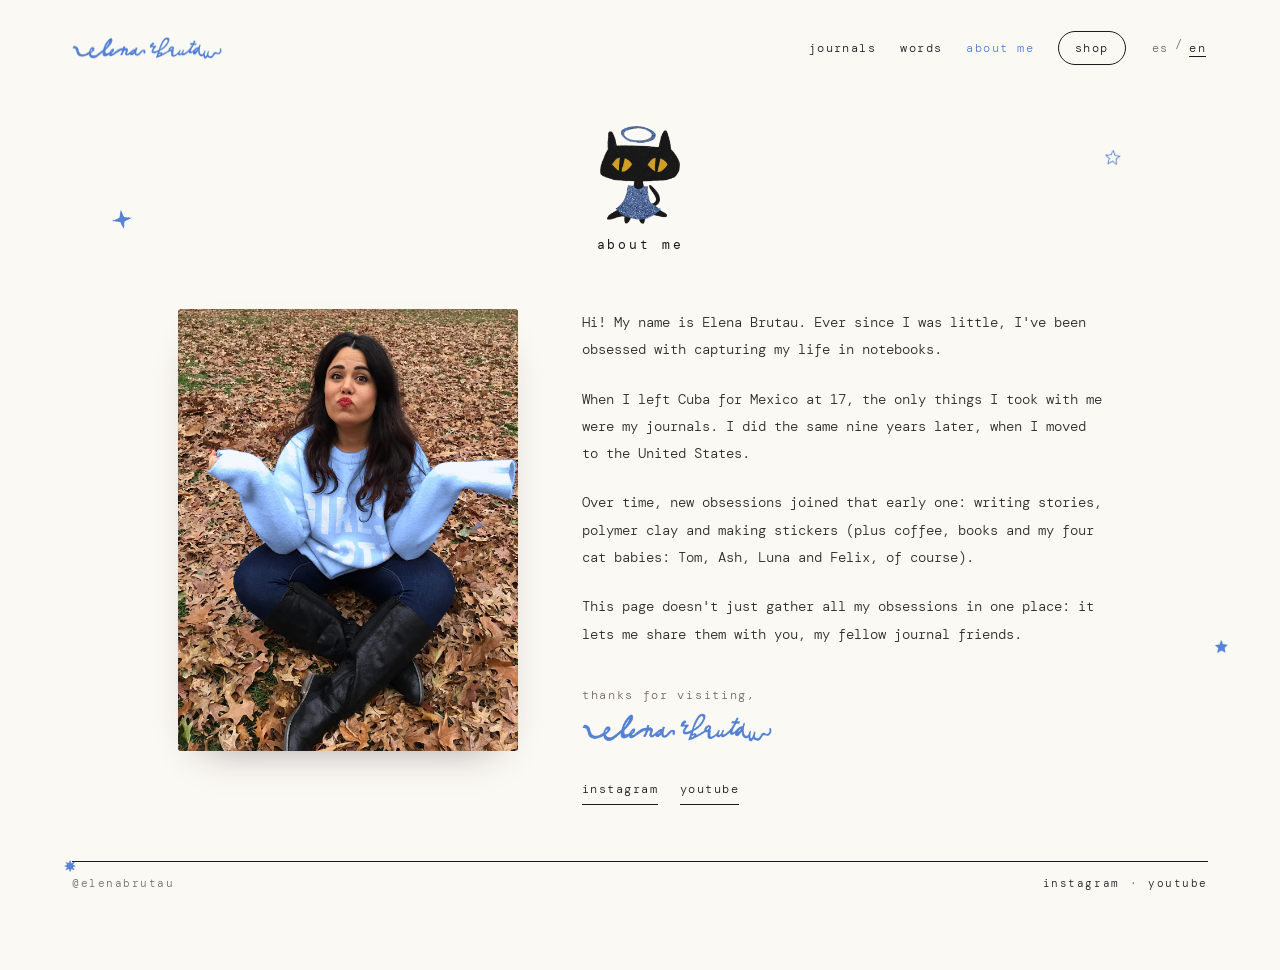
==== about.html @ b786d875 "Nuevo diseño: nombre a mano, gatos guardianes, journals, about me, words y shop Co-Authored-By: Clau" ====
<!doctype html>
<html lang="en" data-lang="en">
<head>
<meta charset="utf-8">
<meta name="viewport" content="width=device-width, initial-scale=1">
<title>about me · elena brutau</title>
<meta name="description" content="Hi! I'm Elena Brutau. I capture my life in notebooks, write stories, and make polymer clay pieces and stickers.">
<link rel="icon" href="img/v2/gato-rana.png">
<meta property="og:title" content="about me · elena brutau">
<meta property="og:description" content="Hi! I'm Elena Brutau. I capture my life in notebooks, write stories, and make polymer clay pieces and stickers.">
<meta property="og:image" content="https://elenabrutau.com/img/v2/nombre.png">
<link rel="preconnect" href="https://fonts.googleapis.com">
<link rel="preconnect" href="https://fonts.gstatic.com" crossorigin>
<link href="https://fonts.googleapis.com/css2?family=DM+Mono:wght@300;400&display=swap" rel="stylesheet">
<link rel="stylesheet" href="site.css?v=20261015">
</head>
<body>
<main class="pagina">
<img class="estrella" src="img/v2/estrella-e4.png" alt="" aria-hidden="true" style="width:20px;top:210px;left:6%;transform:rotate(-8deg)">
<img class="estrella" src="img/v2/estrella-e5l.png" alt="" aria-hidden="true" style="width:15px;top:150px;right:10%;transform:rotate(10deg)">
<img class="estrella lejos" src="img/v2/estrella-e8.png" alt="" aria-hidden="true" style="width:12px;top:860px;left:2%">
<img class="estrella lejos" src="img/v2/estrella-e5.png" alt="" aria-hidden="true" style="width:13px;top:640px;right:1%;transform:rotate(-6deg)">
<header class="menu">
<a class="logo" href="./"><img src="img/v2/nombre.png" alt="elena brutau · home" width="1200" height="178"></a>
<nav aria-label="main"><ul>
<li><a href="journals.html"><span class="es">journals</span><span class="en">journals</span></a></li>
<li><a href="words.html"><span class="es">words</span><span class="en">words</span></a></li>
<li><a href="about.html" aria-current="page"><span class="es">about me</span><span class="en">about me</span></a></li>
<li><a class="boton-tienda" href="shop.html"><span class="es">shop</span><span class="en">shop</span></a></li>
<li class="idiomas" aria-label="language"><button type="button" data-idioma="es">es</button>/<button type="button" data-idioma="en">en</button></li>
</ul></nav>
</header>
<header class="cabeza-seccion">
<img src="img/v2/gato-angel.png" alt="" width="573" height="700">
<h1>about me</h1>
</header>
<section class="sobre">
<figure class="foto"><img src="img/v2/elena.jpg" width="1200" height="1559" data-alt-es="Elena sentada sobre hojas de otoño con un suéter azul" data-alt-en="Elena sitting on autumn leaves in a blue sweater" alt="Elena sitting on autumn leaves in a blue sweater"></figure>
<div class="texto">
<p><span class="es">¡Hola! Me llamo Elena Brutau. Desde pequeña he estado obsesionada con plasmar mi vida en libretas.</span><span class="en">Hi! My name is Elena Brutau. Ever since I was little, I've been obsessed with capturing my life in notebooks.</span></p>
<p><span class="es">Cuando me fui de Cuba a México a los 17, lo único que me llevé fueron mis diarios. Hice lo mismo nueve años más tarde, cuando vine a vivir a Estados Unidos.</span><span class="en">When I left Cuba for Mexico at 17, the only things I took with me were my journals. I did the same nine years later, when I moved to the United States.</span></p>
<p><span class="es">A esa obsesión temprana se le han sumado algunas nuevas: escribir historias, el polymer clay y hacer stickers (además del café, los libros y mis four cat babies: Tom, Ash, Luna y Félix, por supuesto).</span><span class="en">Over time, new obsessions joined that early one: writing stories, polymer clay and making stickers (plus coffee, books and my four cat babies: Tom, Ash, Luna and Felix, of course).</span></p>
<p><span class="es">Esta página no solo agrupa todas mis obsesiones: también me permite compartirlas con ustedes, mis fellow journal friends.</span><span class="en">This page doesn't just gather all my obsessions in one place: it lets me share them with you, my fellow journal friends.</span></p>
<div class="firma"><span><span class="es">gracias por visitarme,</span><span class="en">thanks for visiting,</span></span><img src="img/v2/nombre.png" alt="elena brutau" width="1200" height="178"></div>
<div class="redes" style="font-size:12px;letter-spacing:.14em"><a class="enlace-linea" href="https://www.instagram.com/elenabrutau/" target="_blank" rel="noopener">instagram</a><a class="enlace-linea" href="https://www.youtube.com/@elenabrutau" target="_blank" rel="noopener">youtube</a></div>
</div>
</section>
<footer class="pie">
<span>@elenabrutau</span>
<nav aria-label="social"><a href="https://www.instagram.com/elenabrutau/" target="_blank" rel="noopener">instagram</a> · <a href="https://www.youtube.com/@elenabrutau" target="_blank" rel="noopener">youtube</a></nav>
</footer>
</main>
<script src="site.js?v=20261015"></script>
</body>
</html>
---- site.css ----
/* elenabrutau.com — reglas: el azul es la mano de Elena (nombre y estrellitas), los gatos son negros, lo demás es máquina de escribir. */
:root {
  --papel: #FBF9F4;
  --papel-2: #F2EFE7;
  --tinta: #1C1A1E;
  --gris: #6E6A66;
  --gris-2: #4A4744;
  --azul: #5381D3;
  --letra: 'DM Mono', ui-monospace, monospace;
}
* { box-sizing: border-box; }
html { -webkit-text-size-adjust: 100%; }
body {
  margin: 0; background: var(--papel); color: var(--tinta);
  font-family: var(--letra); font-weight: 300;
}
a { color: var(--tinta); text-decoration: none; transition: color .2s; }
a:hover, a:focus-visible { color: var(--azul); }
img { max-width: 100%; }
.sr-only { position: absolute; width: 1px; height: 1px; overflow: hidden; clip: rect(0 0 0 0); white-space: nowrap; }

.pagina { position: relative; max-width: 1200px; margin: 0 auto; padding: 36px 32px 80px; display: flex; flex-direction: column; gap: 56px; }

/* menú */
.menu { display: flex; flex-wrap: wrap; justify-content: space-between; align-items: center; gap: 18px; font-size: 12px; letter-spacing: .12em; }
.menu .sitio { color: var(--gris); }
.menu .logo img { display: block; width: 150px; height: auto; }
.menu ul { display: flex; flex-wrap: wrap; align-items: center; gap: 24px; margin: 0; padding: 0; list-style: none; }
.menu a[aria-current="page"] { color: var(--azul); }
.menu .boton-tienda { border: .5px solid var(--tinta); border-radius: 999px; padding: 8px 16px; }
.idiomas { display: flex; gap: 4px; color: var(--gris); }
.idiomas button { font: inherit; letter-spacing: inherit; color: var(--gris); background: none; border: 0; padding: 4px 2px; cursor: pointer; }
.idiomas button[aria-pressed="true"] { color: var(--tinta); text-decoration: underline; text-underline-offset: 4px; }

/* portada */
.cabeza { display: flex; flex-direction: column; align-items: center; gap: 2px; text-align: center; }
.cabeza h1 { margin: 0; }
.cabeza h1 img { display: block; width: min(560px, 82vw); height: auto; }
.cabeza p { margin: 2px 0 0; font-size: 13px; letter-spacing: .14em; color: var(--gris-2); }

.guardianes { display: grid; grid-template-columns: repeat(3, minmax(0, 1fr)); gap: 24px; max-width: 620px; width: 100%; margin: 0 auto; }
.guardian { display: flex; flex-direction: column; align-items: center; gap: 8px; text-align: center; }
.guardian .gato { height: 105px; display: flex; align-items: flex-end; }
.guardian .gato img { max-height: 98px; width: auto; transition: transform .25s; }
.guardian:hover .gato img { transform: translateY(-4px) rotate(-3deg); }
.titulo-seccion { margin-top: 14px; font-size: 13px; letter-spacing: .22em; text-transform: lowercase; color: inherit; font-weight: 400; }

/* tienda en portada */
.franja-tienda { background: var(--papel-2); border-radius: 4px; padding: 44px; display: flex; flex-wrap: wrap; gap: 44px; align-items: center; }
.franja-tienda .lado { flex: 1 1 240px; display: flex; flex-direction: column; align-items: flex-start; gap: 12px; }
.franja-tienda .lado img { height: 115px; width: auto; }
.franja-tienda h2 { margin: 4px 0 0; font-weight: 400; font-size: 13px; letter-spacing: .22em; }
.franja-tienda p { margin: 0; font-size: 12px; line-height: 1.8; color: var(--gris-2); }
.enlace-linea { font-size: 12px; letter-spacing: .12em; border-bottom: .5px solid currentColor; padding-bottom: 3px; }
.productos { flex: 2 1 480px; display: grid; grid-template-columns: repeat(3, minmax(0, 1fr)); gap: 18px; }
.producto { display: flex; flex-direction: column; gap: 8px; font-size: 12px; }
.producto .foto { aspect-ratio: 4 / 5; background: var(--papel); border: .5px dashed #A9A39A; display: grid; place-items: center; color: var(--gris); font-size: 11px; text-align: center; padding: 10px; }

/* cuadrícula de páginas */
.encabezado-fila { display: flex; flex-wrap: wrap; justify-content: space-between; align-items: baseline; gap: 12px; }
.encabezado-fila p { margin: 0; font-size: 11px; letter-spacing: .22em; text-transform: uppercase; color: var(--gris); }
.paginas { display: grid; grid-template-columns: repeat(auto-fill, minmax(220px, 1fr)); gap: 24px 18px; }
.paginas.muchas { grid-template-columns: repeat(auto-fill, minmax(190px, 1fr)); }
.hoja { display: flex; flex-direction: column; gap: 6px; }
.hoja button { display: block; width: 100%; padding: 0; border: 0; background: none; cursor: zoom-in; }
.hoja img { display: block; width: 100%; height: auto; aspect-ratio: 1.4 / 1; object-fit: cover; box-shadow: 0 8px 20px -14px rgba(28,26,30,.45); transition: transform .25s; }
.hoja button:hover img, .hoja button:focus-visible img { transform: translateY(-3px) rotate(-.4deg); }
.hoja span { font-size: 10px; letter-spacing: .12em; color: var(--gris); min-height: 14px; }

/* visor */
.visor { position: fixed; inset: 0; z-index: 50; background: rgba(251,249,244,.97); display: none; flex-direction: column; align-items: center; justify-content: center; gap: 18px; padding: 20px; }
.visor.abierto { display: flex; }
.visor img { max-width: min(1200px, 94vw); max-height: 80vh; width: auto; height: auto; box-shadow: 0 24px 60px -30px rgba(28,26,30,.5); }
.visor .controles { display: flex; align-items: center; gap: 20px; font-size: 12px; letter-spacing: .14em; color: var(--gris); }
.visor button { width: 44px; height: 44px; border: .5px solid var(--tinta); border-radius: 999px; background: var(--papel); font: inherit; font-size: 16px; color: var(--tinta); cursor: pointer; }
.visor button:hover, .visor button:focus-visible { color: var(--azul); border-color: var(--azul); }
.visor .fecha { min-width: 110px; text-align: center; }

/* páginas internas */
.cabeza-seccion { display: flex; flex-direction: column; align-items: center; gap: 12px; text-align: center; margin-top: 10px; }
.cabeza-seccion img { height: 98px; width: auto; }
.cabeza-seccion h1 { margin: 0; font-weight: 400; font-size: 13px; letter-spacing: .22em; text-transform: lowercase; }
.cabeza-seccion p { margin: 0; font-size: 12px; letter-spacing: .1em; color: var(--gris); }

.sobre { display: flex; flex-wrap: wrap; gap: 64px; align-items: flex-start; justify-content: center; }
.sobre .foto { flex: 0 1 340px; margin: 0; }
.sobre .foto img { display: block; width: 100%; height: auto; border-radius: 3px; box-shadow: 0 18px 40px -24px rgba(28,26,30,.45); }
.sobre .texto { flex: 1 1 360px; max-width: 520px; display: flex; flex-direction: column; gap: 22px; font-size: 14px; line-height: 1.95; color: #2B2928; }
.sobre .texto p { margin: 0; }
.firma { display: flex; flex-direction: column; gap: 6px; margin-top: 14px; }
.firma span { font-size: 12px; letter-spacing: .14em; color: var(--gris); }
.firma img { width: 190px; height: auto; }
.redes { display: flex; flex-wrap: wrap; gap: 22px; margin-top: 14px; }

.pronto { text-align: center; font-size: 13px; line-height: 2; color: var(--gris-2); max-width: 520px; margin: 0 auto; }

/* pie */
.pie { display: flex; flex-wrap: wrap; justify-content: space-between; gap: 16px; font-size: 11px; letter-spacing: .14em; color: var(--gris); border-top: .5px solid var(--tinta); padding-top: 14px; }
.pie nav { display: flex; gap: 10px; }

/* estrellitas */
.estrella { position: absolute; z-index: 2; height: auto; pointer-events: none; }

/* idiomas */
[data-lang="en"] .es, [data-lang="es"] .en { display: none !important; }

@media (max-width: 720px) {
  .pagina { padding: 22px 16px 60px; gap: 40px; }
  .menu { justify-content: center; }
  .menu ul { justify-content: center; gap: 16px; }
  .guardianes { gap: 8px; }
  .guardian .gato { height: 84px; }
  .guardian .gato img { max-height: 78px; }
  .titulo-seccion { font-size: 11px; letter-spacing: .16em; }
  .franja-tienda { padding: 26px 18px; }
  .productos { grid-template-columns: repeat(3, minmax(0, 1fr)); gap: 10px; }
  .paginas, .paginas.muchas { grid-template-columns: repeat(2, minmax(0, 1fr)); gap: 16px 12px; }
  .estrella { display: none; }
  .franja-tienda .lado img { height: 90px; }
  .sobre { gap: 32px; }
}
@media (prefers-reduced-motion: reduce) { * { transition: none !important; } }
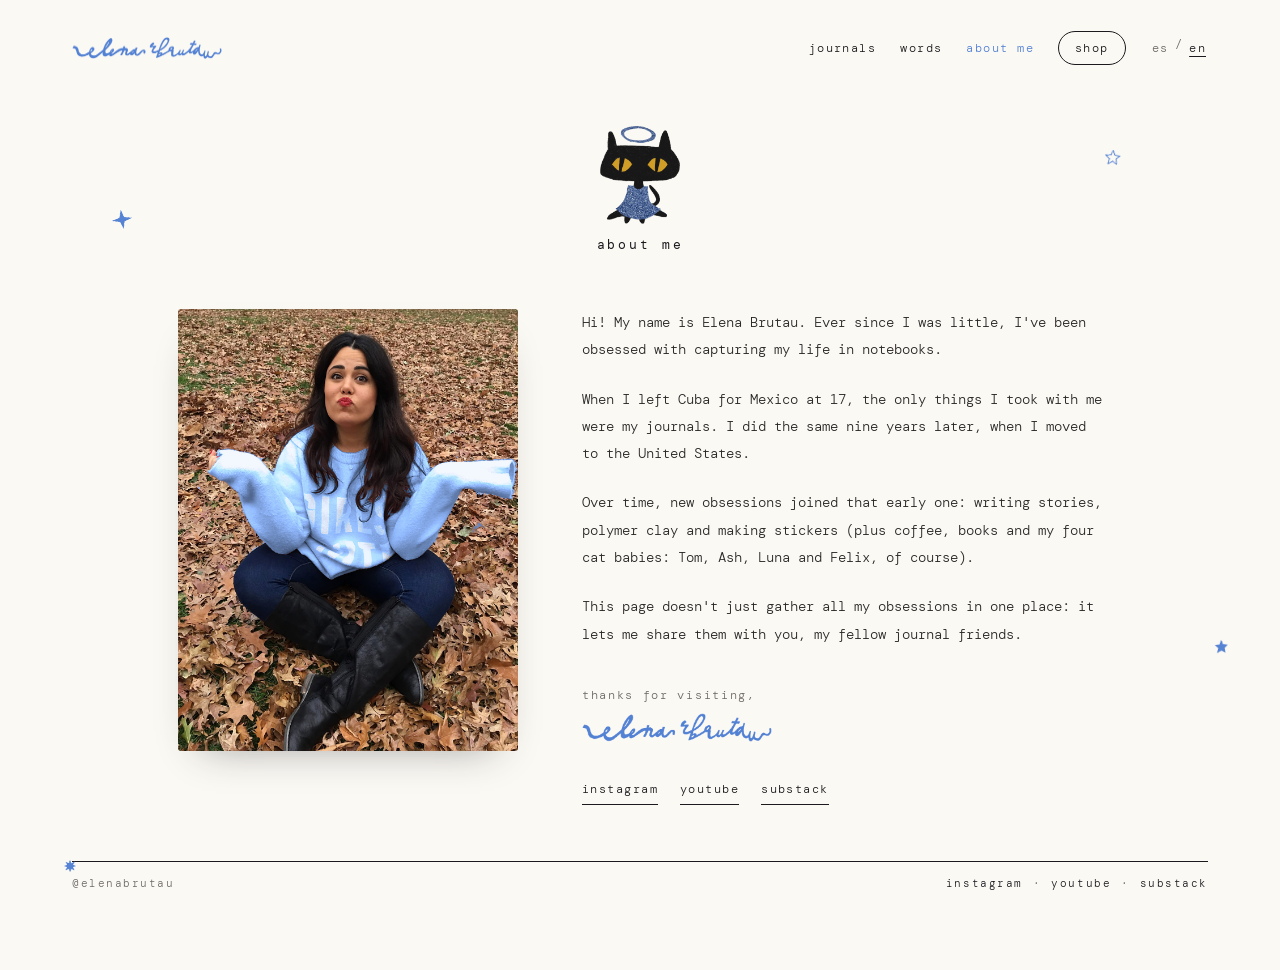
==== commit 7afba272: "Add Substack links; shop placeholders: clay figurines, charms, stickers Co-Authored-By: Claude Opus " ====
--- a/about.html
+++ b/about.html
@@ -42,12 +42,12 @@
 <p><span class="es">A esa obsesión temprana se le han sumado algunas nuevas: escribir historias, el polymer clay y hacer stickers (además del café, los libros y mis four cat babies: Tom, Ash, Luna y Félix, por supuesto).</span><span class="en">Over time, new obsessions joined that early one: writing stories, polymer clay and making stickers (plus coffee, books and my four cat babies: Tom, Ash, Luna and Felix, of course).</span></p>
 <p><span class="es">Esta página no solo agrupa todas mis obsesiones: también me permite compartirlas con ustedes, mis fellow journal friends.</span><span class="en">This page doesn't just gather all my obsessions in one place: it lets me share them with you, my fellow journal friends.</span></p>
 <div class="firma"><span><span class="es">gracias por visitarme,</span><span class="en">thanks for visiting,</span></span><img src="img/v2/nombre.png" alt="elena brutau" width="1200" height="178"></div>
-<div class="redes" style="font-size:12px;letter-spacing:.14em"><a class="enlace-linea" href="https://www.instagram.com/elenabrutau/" target="_blank" rel="noopener">instagram</a><a class="enlace-linea" href="https://www.youtube.com/@elenabrutau" target="_blank" rel="noopener">youtube</a></div>
+<div class="redes" style="font-size:12px;letter-spacing:.14em"><a class="enlace-linea" href="https://www.instagram.com/elenabrutau/" target="_blank" rel="noopener">instagram</a><a class="enlace-linea" href="https://www.youtube.com/@elenabrutau" target="_blank" rel="noopener">youtube</a><a class="enlace-linea" href="https://elenabrutau.substack.com" target="_blank" rel="noopener">substack</a></div>
 </div>
 </section>
 <footer class="pie">
 <span>@elenabrutau</span>
-<nav aria-label="social"><a href="https://www.instagram.com/elenabrutau/" target="_blank" rel="noopener">instagram</a> · <a href="https://www.youtube.com/@elenabrutau" target="_blank" rel="noopener">youtube</a></nav>
+<nav aria-label="social"><a href="https://www.instagram.com/elenabrutau/" target="_blank" rel="noopener">instagram</a> · <a href="https://www.youtube.com/@elenabrutau" target="_blank" rel="noopener">youtube</a> · <a href="https://elenabrutau.substack.com" target="_blank" rel="noopener">substack</a></nav>
 </footer>
 </main>
 <script src="site.js?v=20261015"></script>
